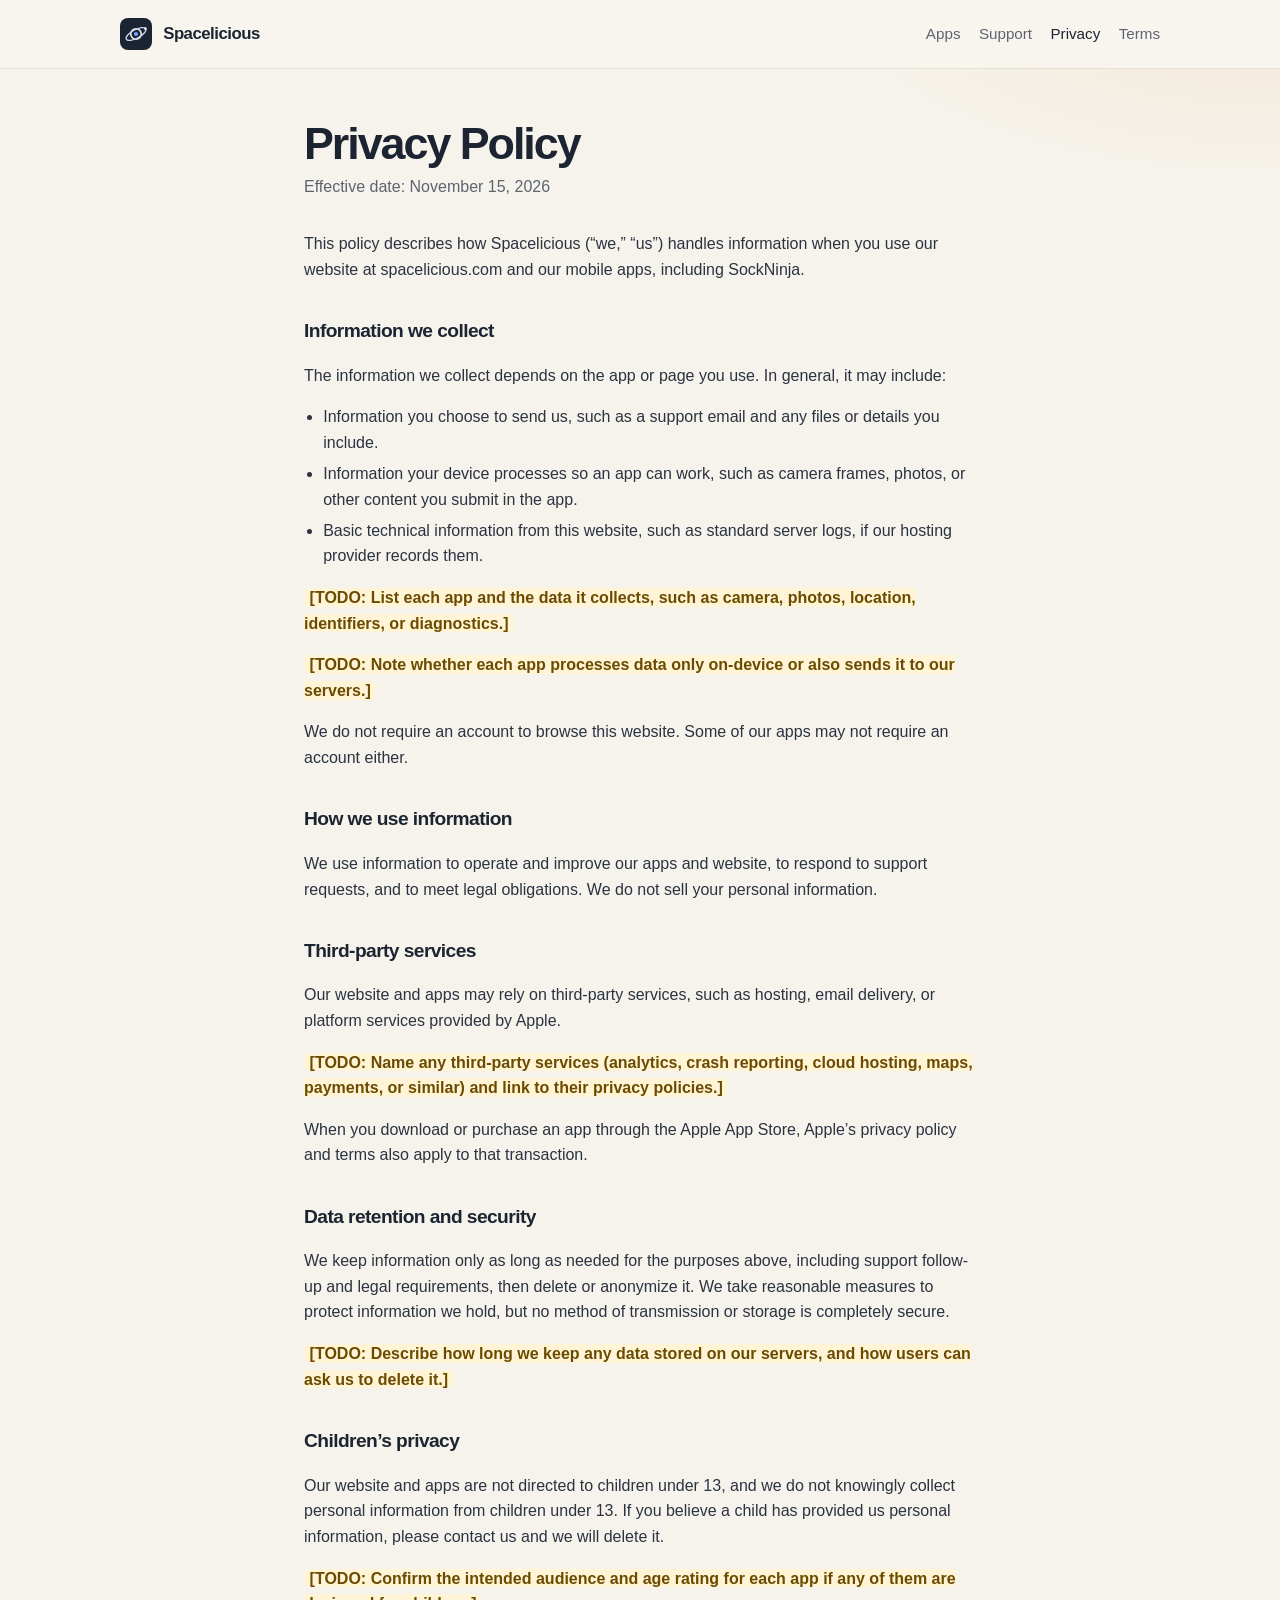
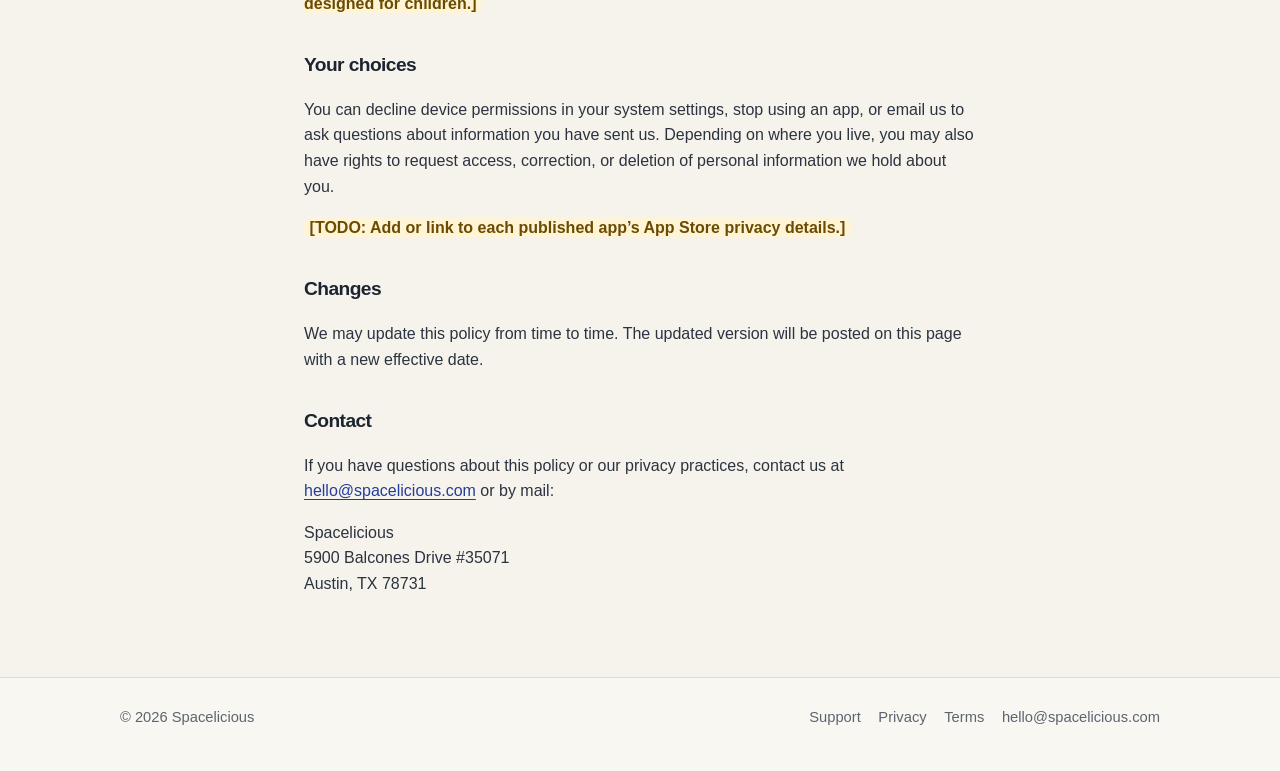
==== privacy.html @ 9e2039e1 "Add Spacelicious website" ====
<!DOCTYPE html>
<html lang="en">
<head>
  <meta charset="utf-8">
  <meta name="viewport" content="width=device-width, initial-scale=1">
  <title>Privacy Policy — Spacelicious</title>
  <meta name="description" content="Privacy policy for Spacelicious apps and this website.">
  <link rel="canonical" href="https://spacelicious.com/privacy.html">
  <link rel="icon" href="/favicon.svg" type="image/svg+xml">
  <meta name="theme-color" content="#f6f3ec">
  <meta property="og:type" content="website">
  <meta property="og:site_name" content="Spacelicious">
  <meta property="og:title" content="Privacy Policy — Spacelicious">
  <meta property="og:description" content="Privacy policy for Spacelicious apps and this website.">
  <meta property="og:url" content="https://spacelicious.com/privacy.html">
  <meta name="twitter:card" content="summary">
  <meta name="twitter:title" content="Privacy Policy — Spacelicious">
  <meta name="twitter:description" content="Privacy policy for Spacelicious apps and this website.">
  <link rel="stylesheet" href="/styles.css">
</head>
<body>
  <header class="site-header">
    <div class="wrap">
      <a class="brand" href="/">
        <svg class="brand-mark" xmlns="http://www.w3.org/2000/svg" viewBox="0 0 32 32" aria-hidden="true">
          <rect width="32" height="32" rx="8" fill="#1b2430"/>
          <circle cx="16" cy="16" r="5.25" fill="none" stroke="#f3efe6" stroke-width="1.6"/>
          <circle cx="16" cy="16" r="2.1" fill="#7aa2ff"/>
          <ellipse cx="16" cy="16" rx="11" ry="4.2" fill="none" stroke="#c9d7ff" stroke-width="1.3" transform="rotate(-28 16 16)"/>
          <circle cx="25.4" cy="10.7" r="1.35" fill="#f3efe6"/>
        </svg>
        Spacelicious
      </a>
      <nav class="nav" aria-label="Primary">
        <a href="/#apps">Apps</a>
        <a href="/support.html">Support</a>
        <a href="/privacy.html" aria-current="page">Privacy</a>
        <a href="/terms.html">Terms</a>
      </nav>
    </div>
  </header>

  <main class="page">
    <div class="wrap prose">
      <h1>Privacy Policy</h1>
      <p class="meta">Effective date: November 15, 2026</p>

      <p>This policy describes how Spacelicious (“we,” “us”) handles information when you use our website at spacelicious.com and our mobile apps, including SockNinja.</p>

      <h2>Information we collect</h2>
      <p>The information we collect depends on the app or page you use. In general, it may include:</p>
      <ul>
        <li>Information you choose to send us, such as a support email and any files or details you include.</li>
        <li>Information your device processes so an app can work, such as camera frames, photos, or other content you submit in the app.</li>
        <li>Basic technical information from this website, such as standard server logs, if our hosting provider records them.</li>
      </ul>
      <!-- TODO: Replace the following placeholder with a per-app inventory of collected data. -->
      <p><span class="todo">[TODO: List each app and the data it collects, such as camera, photos, location, identifiers, or diagnostics.]</span></p>
      <!-- TODO: Clarify on-device vs. server processing for each app. -->
      <p><span class="todo">[TODO: Note whether each app processes data only on-device or also sends it to our servers.]</span></p>
      <p>We do not require an account to browse this website. Some of our apps may not require an account either.</p>

      <h2>How we use information</h2>
      <p>We use information to operate and improve our apps and website, to respond to support requests, and to meet legal obligations. We do not sell your personal information.</p>

      <h2>Third-party services</h2>
      <p>Our website and apps may rely on third-party services, such as hosting, email delivery, or platform services provided by Apple.</p>
      <!-- TODO: Name vendors actually in use and link to their policies. -->
      <p><span class="todo">[TODO: Name any third-party services (analytics, crash reporting, cloud hosting, maps, payments, or similar) and link to their privacy policies.]</span></p>
      <p>When you download or purchase an app through the Apple App Store, Apple’s privacy policy and terms also apply to that transaction.</p>

      <h2>Data retention and security</h2>
      <p>We keep information only as long as needed for the purposes above, including support follow-up and legal requirements, then delete or anonymize it. We take reasonable measures to protect information we hold, but no method of transmission or storage is completely secure.</p>
      <!-- TODO: Add retention periods once storage practices are finalized. -->
      <p><span class="todo">[TODO: Describe how long we keep any data stored on our servers, and how users can ask us to delete it.]</span></p>

      <h2>Children’s privacy</h2>
      <p>Our website and apps are not directed to children under 13, and we do not knowingly collect personal information from children under 13. If you believe a child has provided us personal information, please contact us and we will delete it.</p>
      <!-- TODO: Confirm age rating and audience for each app. -->
      <p><span class="todo">[TODO: Confirm the intended audience and age rating for each app if any of them are designed for children.]</span></p>

      <h2>Your choices</h2>
      <p>You can decline device permissions in your system settings, stop using an app, or email us to ask questions about information you have sent us. Depending on where you live, you may also have rights to request access, correction, or deletion of personal information we hold about you.</p>
      <!-- TODO: Align this section with App Store privacy nutrition labels. -->
      <p><span class="todo">[TODO: Add or link to each published app’s App Store privacy details.]</span></p>

      <h2>Changes</h2>
      <p>We may update this policy from time to time. The updated version will be posted on this page with a new effective date.</p>

      <h2>Contact</h2>
      <p>If you have questions about this policy or our privacy practices, contact us at <a href="mailto:hello@spacelicious.com">hello@spacelicious.com</a> or by mail:</p>
      <address class="address">
        Spacelicious<br>
        5900 Balcones Drive #35071<br>
        Austin, TX 78731
      </address>
    </div>
  </main>

  <footer class="site-footer">
    <div class="wrap">
      <p>© 2026 Spacelicious</p>
      <nav class="footer-links" aria-label="Footer">
        <a href="/support.html">Support</a>
        <a href="/privacy.html">Privacy</a>
        <a href="/terms.html">Terms</a>
        <a href="mailto:hello@spacelicious.com">hello@spacelicious.com</a>
      </nav>
    </div>
  </footer>
</body>
</html>
---- styles.css ----
:root {
  --bg: #f6f3ec;
  --bg-accent: #efe8db;
  --ink: #1b2430;
  --muted: #5d6470;
  --line: #e2dccf;
  --card: #fffcf7;
  --accent: #3558d4;
  --accent-ink: #243d9c;
  --todo-bg: #fff4d6;
  --todo-ink: #6a4b00;
  --shadow: 0 10px 30px rgba(27, 36, 48, 0.06);
  --radius: 20px;
  --max: 1040px;
  --font: "SF Pro Text", "SF Pro Display", -apple-system, BlinkMacSystemFont, "Segoe UI", "Helvetica Neue", Helvetica, Arial, sans-serif;
}

*, *::before, *::after { box-sizing: border-box; }

html { scroll-behavior: smooth; }

body {
  margin: 0;
  font-family: var(--font);
  color: var(--ink);
  background:
    radial-gradient(1200px 400px at 10% -10%, #e8eefc 0%, transparent 55%),
    radial-gradient(900px 360px at 100% 0%, #f3e7d6 0%, transparent 50%),
    var(--bg);
  line-height: 1.6;
  min-height: 100vh;
  display: flex;
  flex-direction: column;
}

img { max-width: 100%; display: block; }

a {
  color: var(--accent-ink);
  text-decoration-thickness: 1px;
  text-underline-offset: 0.18em;
}

a:hover { color: var(--accent); }

.wrap {
  width: min(var(--max), calc(100% - 2.5rem));
  margin-inline: auto;
}

.site-header {
  position: sticky;
  top: 0;
  z-index: 10;
  backdrop-filter: blur(16px);
  background: color-mix(in srgb, var(--bg) 82%, white);
  border-bottom: 1px solid color-mix(in srgb, var(--line) 80%, transparent);
}

.site-header .wrap,
.site-footer .wrap {
  display: flex;
  align-items: center;
  justify-content: space-between;
  gap: 1rem;
  min-height: 4.25rem;
}

.brand {
  display: inline-flex;
  align-items: center;
  gap: 0.7rem;
  color: var(--ink);
  text-decoration: none;
  font-weight: 650;
  letter-spacing: -0.03em;
  font-size: 1.05rem;
}

.brand:hover { color: var(--ink); }

.brand-mark {
  width: 32px;
  height: 32px;
  flex: 0 0 auto;
}

.nav {
  display: flex;
  flex-wrap: wrap;
  gap: 0.2rem 1.15rem;
  font-size: 0.95rem;
}

.nav a {
  color: var(--muted);
  text-decoration: none;
}

.nav a:hover,
.nav a[aria-current="page"] {
  color: var(--ink);
}

main { flex: 1; }

.hero {
  padding: 5.5rem 0 3.2rem;
}

.eyebrow {
  margin: 0 0 0.85rem;
  color: var(--accent-ink);
  font-size: 0.82rem;
  font-weight: 600;
  letter-spacing: 0.12em;
  text-transform: uppercase;
}

.hero h1 {
  margin: 0;
  font-size: clamp(2.6rem, 6vw, 4.6rem);
  line-height: 0.95;
  letter-spacing: -0.055em;
  font-weight: 680;
}

.tagline {
  margin: 1.15rem 0 0;
  max-width: 22em;
  font-size: clamp(1.2rem, 2.2vw, 1.5rem);
  line-height: 1.35;
  letter-spacing: -0.03em;
  color: var(--ink);
}

.lede {
  margin: 0.9rem 0 0;
  max-width: 34em;
  color: var(--muted);
  font-size: 1.05rem;
}

.section {
  padding: 1rem 0 5rem;
}

.section h2 {
  margin: 0 0 1.4rem;
  font-size: 1.35rem;
  letter-spacing: -0.03em;
}

.cards {
  display: grid;
  grid-template-columns: repeat(2, minmax(0, 1fr));
  gap: 1.15rem;
}

.cards--single {
  grid-template-columns: minmax(0, 36rem);
}

.card {
  background: var(--card);
  border: 1px solid var(--line);
  border-radius: var(--radius);
  box-shadow: var(--shadow);
  padding: 1.5rem 1.5rem 1.4rem;
  display: flex;
  flex-direction: column;
  gap: 0.7rem;
  min-height: 100%;
}

.card-icon {
  width: 52px;
  height: 52px;
}

.card h3 {
  margin: 0.15rem 0 0;
  font-size: 1.35rem;
  letter-spacing: -0.03em;
}

.card p {
  margin: 0;
  color: var(--muted);
}

.card-actions {
  margin-top: auto;
  padding-top: 0.7rem;
}

.button {
  display: inline-flex;
  align-items: center;
  gap: 0.4rem;
  background: var(--ink);
  color: #f7f4ee;
  text-decoration: none;
  border-radius: 999px;
  padding: 0.6rem 1rem;
  font-size: 0.92rem;
  font-weight: 600;
}

.button:hover { color: #fff; background: #000; }

.page {
  padding: 3.2rem 0 5rem;
}

.page h1 {
  margin: 0 0 0.4rem;
  font-size: clamp(2rem, 4vw, 2.8rem);
  letter-spacing: -0.045em;
  line-height: 1.05;
}

.page .meta {
  margin: 0 0 2rem;
  color: var(--muted);
}

.prose {
  max-width: 42rem;
}

.prose h2 {
  margin: 2.1rem 0 0.7rem;
  font-size: 1.2rem;
  letter-spacing: -0.03em;
}

.prose p, .prose li { color: #2b3340; }

.prose ul, .prose ol { padding-left: 1.2rem; }

.prose li + li { margin-top: 0.35rem; }

.address {
  margin: 0.4rem 0 0;
  font-style: normal;
  color: #2b3340;
}

.todo {
  display: inline;
  background: var(--todo-bg);
  color: var(--todo-ink);
  border-radius: 6px;
  padding: 0.05em 0.35em;
  font-weight: 600;
}

.contact-block {
  background: var(--card);
  border: 1px solid var(--line);
  border-radius: var(--radius);
  padding: 1.4rem 1.5rem;
  box-shadow: var(--shadow);
  max-width: 36rem;
}

.contact-block h2 { margin-top: 0; }

.site-footer {
  border-top: 1px solid var(--line);
  padding: 0.4rem 0 1.2rem;
  color: var(--muted);
  font-size: 0.92rem;
  background: color-mix(in srgb, var(--bg) 70%, white);
}

.footer-links {
  display: flex;
  flex-wrap: wrap;
  gap: 0.85rem 1.1rem;
}

.footer-links a {
  color: var(--muted);
  text-decoration: none;
}

.footer-links a:hover { color: var(--ink); }

.not-found {
  text-align: left;
  padding: 5rem 0 6rem;
}

.not-found h1 {
  margin: 0;
  font-size: clamp(2.4rem, 6vw, 4rem);
  letter-spacing: -0.05em;
}

@media (max-width: 720px) {
  .wrap { width: min(var(--max), calc(100% - 1.6rem)); }
  .site-header .wrap { flex-wrap: wrap; padding: 0.7rem 0; min-height: 0; }
  .hero { padding-top: 3.2rem; }
  .cards { grid-template-columns: 1fr; }
  .site-footer .wrap { flex-direction: column; align-items: flex-start; padding-top: 1.1rem; }
}
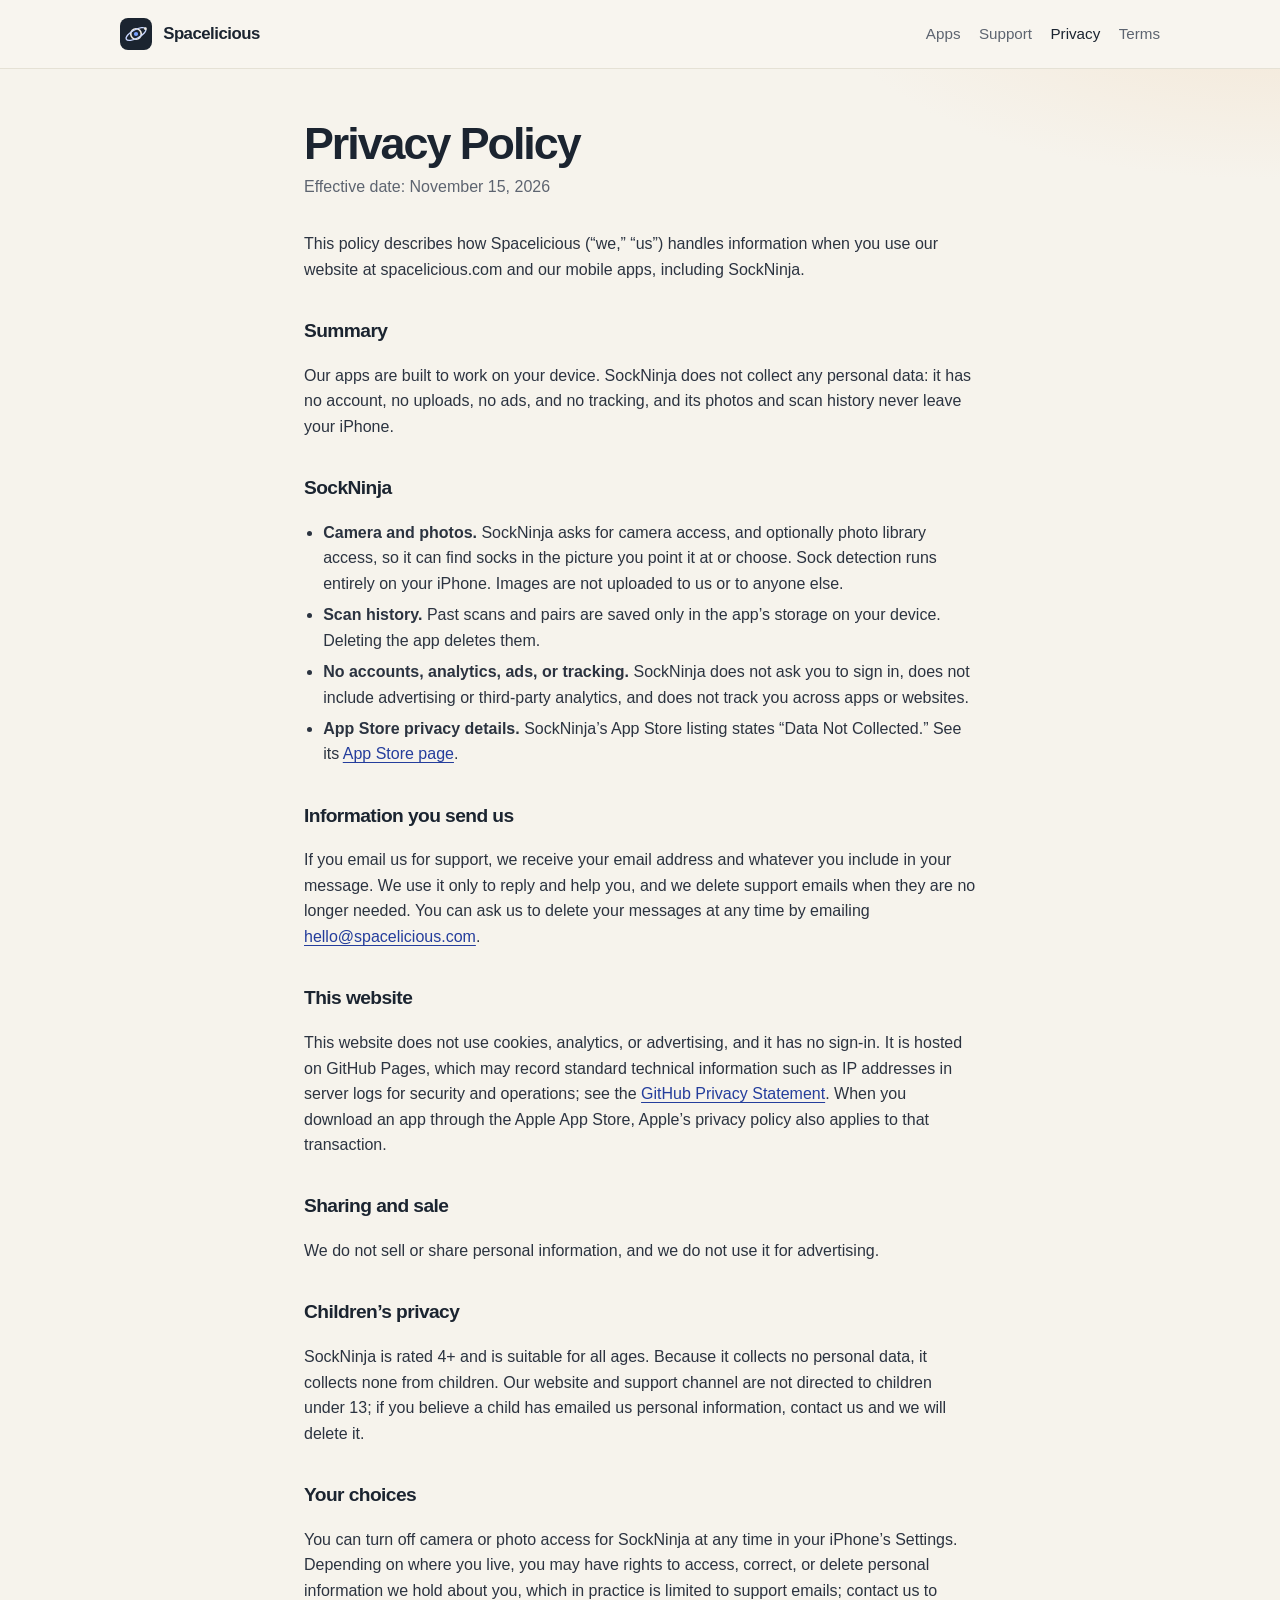
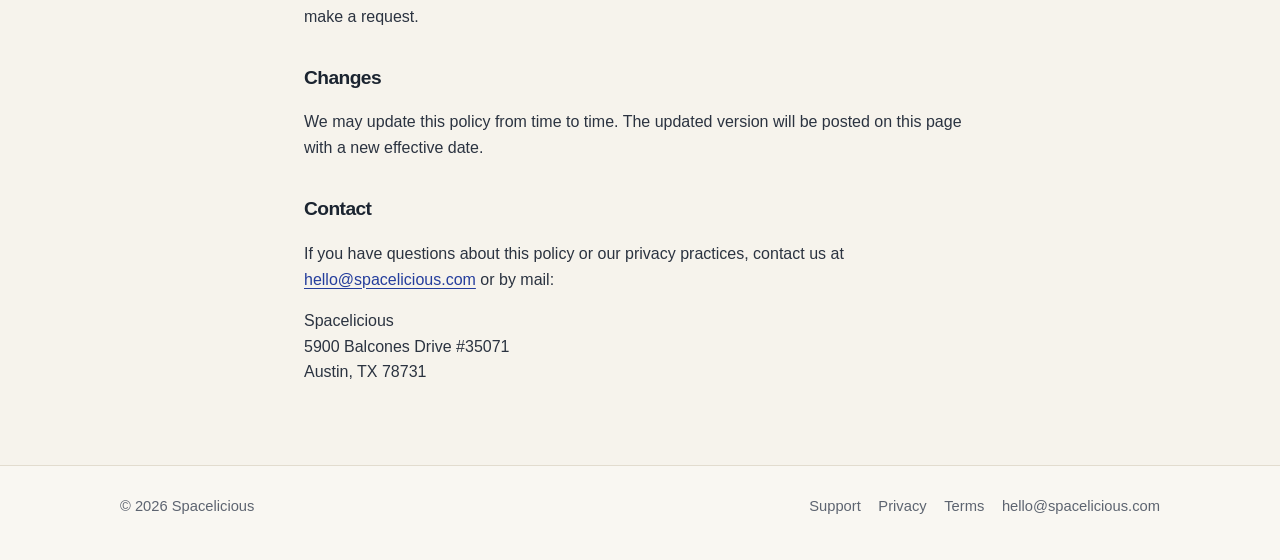
==== commit 29853d49: "Fill in SockNinja privacy policy" ====
--- a/privacy.html
+++ b/privacy.html
@@ -47,42 +47,31 @@
 
       <p>This policy describes how Spacelicious (“we,” “us”) handles information when you use our website at spacelicious.com and our mobile apps, including SockNinja.</p>
 
-      <h2>Information we collect</h2>
-      <p>The information we collect depends on the app or page you use. In general, it may include:</p>
+      <h2>Summary</h2>
+      <p>Our apps are built to work on your device. SockNinja does not collect any personal data: it has no account, no uploads, no ads, and no tracking, and its photos and scan history never leave your iPhone.</p>
+
+      <h2>SockNinja</h2>
       <ul>
-        <li>Information you choose to send us, such as a support email and any files or details you include.</li>
-        <li>Information your device processes so an app can work, such as camera frames, photos, or other content you submit in the app.</li>
-        <li>Basic technical information from this website, such as standard server logs, if our hosting provider records them.</li>
+        <li><strong>Camera and photos.</strong> SockNinja asks for camera access, and optionally photo library access, so it can find socks in the picture you point it at or choose. Sock detection runs entirely on your iPhone. Images are not uploaded to us or to anyone else.</li>
+        <li><strong>Scan history.</strong> Past scans and pairs are saved only in the app’s storage on your device. Deleting the app deletes them.</li>
+        <li><strong>No accounts, analytics, ads, or tracking.</strong> SockNinja does not ask you to sign in, does not include advertising or third-party analytics, and does not track you across apps or websites.</li>
+        <li><strong>App Store privacy details.</strong> SockNinja’s App Store listing states “Data Not Collected.” See its <a href="https://apps.apple.com/us/app/sockninja/id6829986641">App Store page</a>.</li>
       </ul>
-      <!-- TODO: Replace the following placeholder with a per-app inventory of collected data. -->
-      <p><span class="todo">[TODO: List each app and the data it collects, such as camera, photos, location, identifiers, or diagnostics.]</span></p>
-      <!-- TODO: Clarify on-device vs. server processing for each app. -->
-      <p><span class="todo">[TODO: Note whether each app processes data only on-device or also sends it to our servers.]</span></p>
-      <p>We do not require an account to browse this website. Some of our apps may not require an account either.</p>
 
-      <h2>How we use information</h2>
-      <p>We use information to operate and improve our apps and website, to respond to support requests, and to meet legal obligations. We do not sell your personal information.</p>
+      <h2>Information you send us</h2>
+      <p>If you email us for support, we receive your email address and whatever you include in your message. We use it only to reply and help you, and we delete support emails when they are no longer needed. You can ask us to delete your messages at any time by emailing <a href="mailto:hello@spacelicious.com">hello@spacelicious.com</a>.</p>
 
-      <h2>Third-party services</h2>
-      <p>Our website and apps may rely on third-party services, such as hosting, email delivery, or platform services provided by Apple.</p>
-      <!-- TODO: Name vendors actually in use and link to their policies. -->
-      <p><span class="todo">[TODO: Name any third-party services (analytics, crash reporting, cloud hosting, maps, payments, or similar) and link to their privacy policies.]</span></p>
-      <p>When you download or purchase an app through the Apple App Store, Apple’s privacy policy and terms also apply to that transaction.</p>
+      <h2>This website</h2>
+      <p>This website does not use cookies, analytics, or advertising, and it has no sign-in. It is hosted on GitHub Pages, which may record standard technical information such as IP addresses in server logs for security and operations; see the <a href="https://docs.github.com/en/site-policy/privacy-policies/github-general-privacy-statement">GitHub Privacy Statement</a>. When you download an app through the Apple App Store, Apple’s privacy policy also applies to that transaction.</p>
 
-      <h2>Data retention and security</h2>
-      <p>We keep information only as long as needed for the purposes above, including support follow-up and legal requirements, then delete or anonymize it. We take reasonable measures to protect information we hold, but no method of transmission or storage is completely secure.</p>
-      <!-- TODO: Add retention periods once storage practices are finalized. -->
-      <p><span class="todo">[TODO: Describe how long we keep any data stored on our servers, and how users can ask us to delete it.]</span></p>
+      <h2>Sharing and sale</h2>
+      <p>We do not sell or share personal information, and we do not use it for advertising.</p>
 
       <h2>Children’s privacy</h2>
-      <p>Our website and apps are not directed to children under 13, and we do not knowingly collect personal information from children under 13. If you believe a child has provided us personal information, please contact us and we will delete it.</p>
-      <!-- TODO: Confirm age rating and audience for each app. -->
-      <p><span class="todo">[TODO: Confirm the intended audience and age rating for each app if any of them are designed for children.]</span></p>
+      <p>SockNinja is rated 4+ and is suitable for all ages. Because it collects no personal data, it collects none from children. Our website and support channel are not directed to children under 13; if you believe a child has emailed us personal information, contact us and we will delete it.</p>
 
       <h2>Your choices</h2>
-      <p>You can decline device permissions in your system settings, stop using an app, or email us to ask questions about information you have sent us. Depending on where you live, you may also have rights to request access, correction, or deletion of personal information we hold about you.</p>
-      <!-- TODO: Align this section with App Store privacy nutrition labels. -->
-      <p><span class="todo">[TODO: Add or link to each published app’s App Store privacy details.]</span></p>
+      <p>You can turn off camera or photo access for SockNinja at any time in your iPhone’s Settings. Depending on where you live, you may have rights to access, correct, or delete personal information we hold about you, which in practice is limited to support emails; contact us to make a request.</p>
 
       <h2>Changes</h2>
       <p>We may update this policy from time to time. The updated version will be posted on this page with a new effective date.</p>
